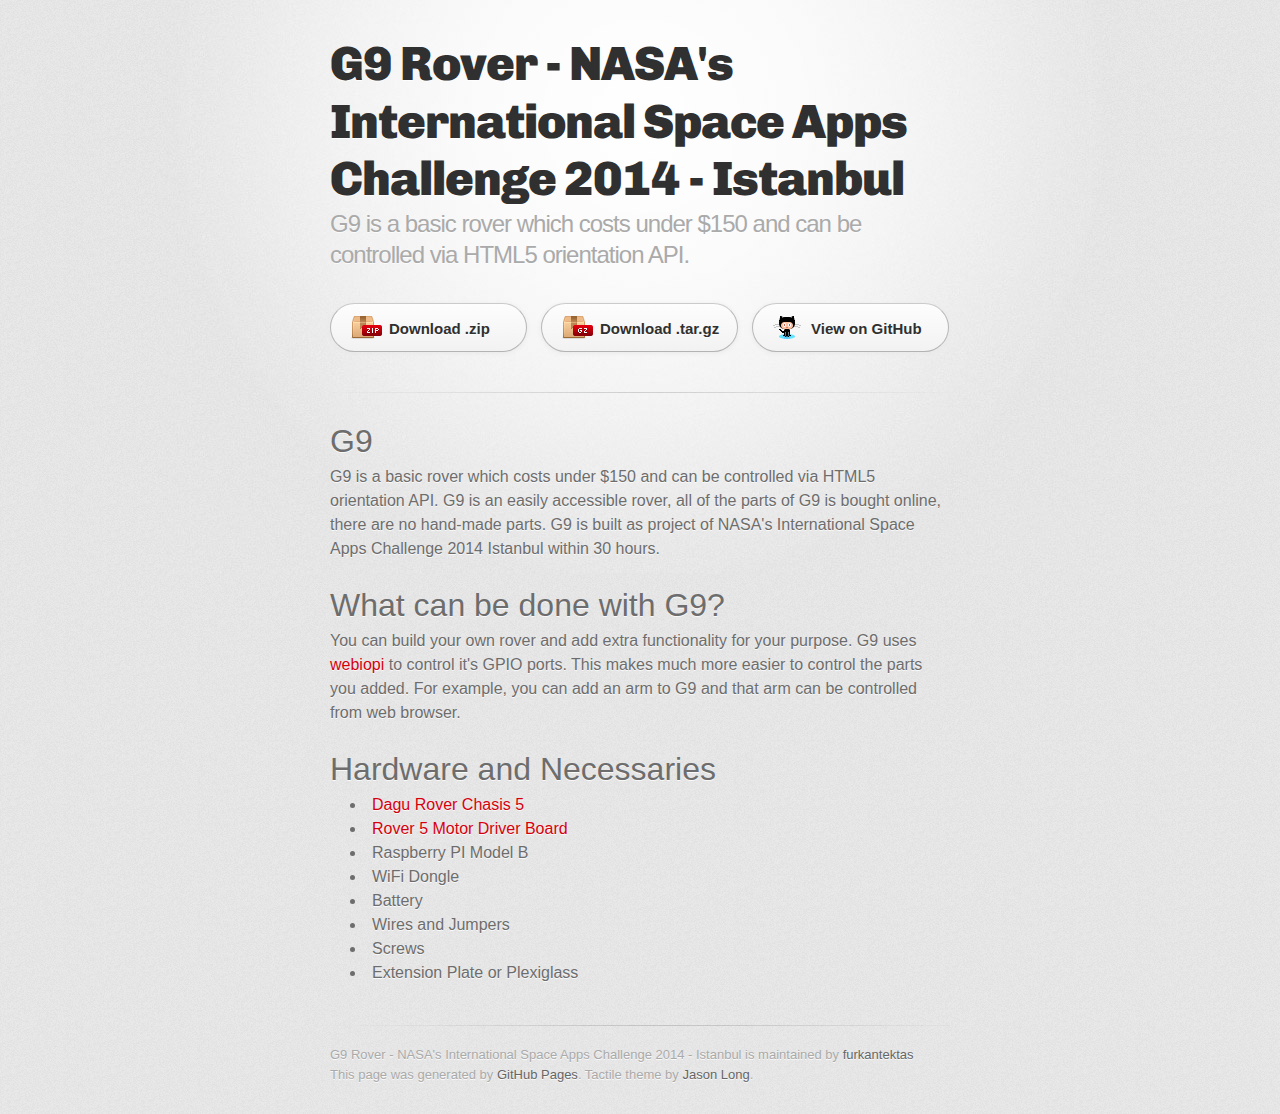
==== index.html @ ededae4d "Create gh-pages branch via GitHub" ====
<!DOCTYPE html>
<html>
  <head>
    <meta charset='utf-8'>
    <meta http-equiv="X-UA-Compatible" content="chrome=1">
    <link href='https://fonts.googleapis.com/css?family=Chivo:900' rel='stylesheet' type='text/css'>
    <link rel="stylesheet" type="text/css" href="stylesheets/stylesheet.css" media="screen" />
    <link rel="stylesheet" type="text/css" href="stylesheets/pygment_trac.css" media="screen" />
    <link rel="stylesheet" type="text/css" href="stylesheets/print.css" media="print" />
    <!--[if lt IE 9]>
    <script src="//html5shiv.googlecode.com/svn/trunk/html5.js"></script>
    <![endif]-->
    <title>G9 Rover - NASA&#39;s International Space Apps Challenge 2014 - Istanbul by furkantektas</title>
  </head>

  <body>
    <div id="container">
      <div class="inner">

        <header>
          <h1>G9 Rover - NASA&#39;s International Space Apps Challenge 2014 - Istanbul</h1>
          <h2>G9 is a basic rover which costs under $150 and can be controlled via HTML5 orientation API.</h2>
        </header>

        <section id="downloads" class="clearfix">
          <a href="https://github.com/furkantektas/g9-rover-space-apps-14/zipball/master" id="download-zip" class="button"><span>Download .zip</span></a>
          <a href="https://github.com/furkantektas/g9-rover-space-apps-14/tarball/master" id="download-tar-gz" class="button"><span>Download .tar.gz</span></a>
          <a href="https://github.com/furkantektas/g9-rover-space-apps-14" id="view-on-github" class="button"><span>View on GitHub</span></a>
        </section>

        <hr>

        <section id="main_content">
          <h1>
<a name="g9" class="anchor" href="#g9"><span class="octicon octicon-link"></span></a>G9</h1>

<p>G9 is a basic rover which costs under $150 and can be controlled via HTML5 orientation API. G9 is an easily accessible rover, all of the parts of G9 is bought online, there are no hand-made parts. G9 is built as project of NASA's International Space Apps Challenge 2014 Istanbul within 30 hours.</p>

<h1>
<a name="what-can-be-done-with-g9" class="anchor" href="#what-can-be-done-with-g9"><span class="octicon octicon-link"></span></a>What can be done with G9?</h1>

<p>You can build your own rover and add extra functionality for your purpose. G9 uses <a href="https://code.google.com/p/webiopi/">webiopi</a> to control it's GPIO ports. This makes much more easier to control the parts you added. For example, you can add an arm to G9 and that arm can be controlled from web browser.</p>

<h1>
<a name="hardware-and-necessaries" class="anchor" href="#hardware-and-necessaries"><span class="octicon octicon-link"></span></a>Hardware and Necessaries</h1>

<ul>
<li><a href="http://www.pololu.com/product/1550">Dagu Rover Chasis 5</a></li>
<li><a href="https://www.sparkfun.com/products/11593">Rover 5 Motor Driver Board</a></li>
<li>Raspberry PI Model B</li>
<li>WiFi Dongle</li>
<li>Battery</li>
<li>Wires and Jumpers</li>
<li>Screws</li>
<li>Extension Plate or Plexiglass </li>
</ul>
        </section>

        <footer>
          G9 Rover - NASA&#39;s International Space Apps Challenge 2014 - Istanbul is maintained by <a href="https://github.com/furkantektas">furkantektas</a><br>
          This page was generated by <a href="http://pages.github.com">GitHub Pages</a>. Tactile theme by <a href="https://twitter.com/jasonlong">Jason Long</a>.
        </footer>

        
      </div>
    </div>
  </body>
</html>
---- stylesheets/stylesheet.css ----
/* http://meyerweb.com/eric/tools/css/reset/ 
   v2.0 | 20110126
   License: none (public domain)
*/
html, body, div, span, applet, object, iframe,
h1, h2, h3, h4, h5, h6, p, blockquote, pre,
a, abbr, acronym, address, big, cite, code,
del, dfn, em, img, ins, kbd, q, s, samp,
small, strike, strong, sub, sup, tt, var,
b, u, i, center,
dl, dt, dd, ol, ul, li,
fieldset, form, label, legend,
table, caption, tbody, tfoot, thead, tr, th, td,
article, aside, canvas, details, embed, 
figure, figcaption, footer, header, hgroup, 
menu, nav, output, ruby, section, summary,
time, mark, audio, video {
	margin: 0;
	padding: 0;
	border: 0;
	font-size: 100%;
	font: inherit;
	vertical-align: baseline;
}
/* HTML5 display-role reset for older browsers */
article, aside, details, figcaption, figure, 
footer, header, hgroup, menu, nav, section {
	display: block;
}
body {
	line-height: 1;
}
ol, ul {
	list-style: none;
}
blockquote, q {
	quotes: none;
}
blockquote:before, blockquote:after,
q:before, q:after {
	content: '';
	content: none;
}
table {
	border-collapse: collapse;
	border-spacing: 0;
}

/* LAYOUT STYLES */
body {
  font-size: 1em;
  line-height: 1.5; 
  background: #e7e7e7 url(../images/body-bg.png) 0 0 repeat;
  font-family: 'Helvetica Neue', Helvetica, Arial, serif;
  text-shadow: 0 1px 0 rgba(255, 255, 255, 0.8);
  color: #6d6d6d;
}

a {
  color: #d5000d;
}
a:hover {
  color: #c5000c;
}

header {
  padding-top: 35px;
  padding-bottom: 25px;
}

header h1 {
  font-family: 'Chivo', 'Helvetica Neue', Helvetica, Arial, serif; font-weight: 900;
  letter-spacing: -1px;
  font-size: 48px;
  color: #303030;
  line-height: 1.2;
}

header h2 {
  letter-spacing: -1px;
  font-size: 24px;
  color: #aaa;
  font-weight: normal;
  line-height: 1.3;
}

#container {
  background: transparent url(../images/highlight-bg.jpg) 50% 0 no-repeat;
  min-height: 595px;
}

.inner {
  width: 620px;
  margin: 0 auto;
}

#container .inner img {
  max-width: 100%;
}

#downloads {
  margin-bottom: 40px;
}

a.button {
  -moz-border-radius: 30px;
  -webkit-border-radius: 30px;                     
  border-radius: 30px;
  border-top: solid 1px #cbcbcb;
  border-left: solid 1px #b7b7b7;
  border-right: solid 1px #b7b7b7;
  border-bottom: solid 1px #b3b3b3;
  color: #303030;
  line-height: 25px;
  font-weight: bold;
  font-size: 15px;
  padding: 12px 8px 12px 8px;
  display: block;
  float: left;
  width: 179px;
  margin-right: 14px;  
  background: #fdfdfd; /* Old browsers */
  background: -moz-linear-gradient(top,  #fdfdfd 0%, #f2f2f2 100%); /* FF3.6+ */
  background: -webkit-gradient(linear, left top, left bottom, color-stop(0%,#fdfdfd), color-stop(100%,#f2f2f2)); /* Chrome,Safari4+ */
  background: -webkit-linear-gradient(top,  #fdfdfd 0%,#f2f2f2 100%); /* Chrome10+,Safari5.1+ */
  background: -o-linear-gradient(top,  #fdfdfd 0%,#f2f2f2 100%); /* Opera 11.10+ */
  background: -ms-linear-gradient(top,  #fdfdfd 0%,#f2f2f2 100%); /* IE10+ */
  background: linear-gradient(top,  #fdfdfd 0%,#f2f2f2 100%); /* W3C */
  filter: progid:DXImageTransform.Microsoft.gradient( startColorstr='#fdfdfd', endColorstr='#f2f2f2',GradientType=0 ); /* IE6-9 */
  -webkit-box-shadow: 10px 10px 5px #888;
  -moz-box-shadow: 10px 10px 5px #888;
  box-shadow: 0px 1px 5px #e8e8e8;
}
a.button:hover {
  border-top: solid 1px #b7b7b7;
  border-left: solid 1px #b3b3b3;
  border-right: solid 1px #b3b3b3;
  border-bottom: solid 1px #b3b3b3;
  background: #fafafa; /* Old browsers */
  background: -moz-linear-gradient(top,  #fdfdfd 0%, #f6f6f6 100%); /* FF3.6+ */
  background: -webkit-gradient(linear, left top, left bottom, color-stop(0%,#fdfdfd), color-stop(100%,#f6f6f6)); /* Chrome,Safari4+ */
  background: -webkit-linear-gradient(top,  #fdfdfd 0%,#f6f6f6 100%); /* Chrome10+,Safari5.1+ */
  background: -o-linear-gradient(top,  #fdfdfd 0%,#f6f6f6 100%); /* Opera 11.10+ */
  background: -ms-linear-gradient(top,  #fdfdfd 0%,#f6f6f6 100%); /* IE10+ */
  background: linear-gradient(top,  #fdfdfd 0%,#f6f6f6, 100%); /* W3C */
  filter: progid:DXImageTransform.Microsoft.gradient( startColorstr='#fdfdfd', endColorstr='#f6f6f6',GradientType=0 ); /* IE6-9 */
}

a.button span {
  padding-left: 50px;
  display: block;
  height: 23px;
}

#download-zip span {
  background: transparent url(../images/zip-icon.png) 12px 50% no-repeat;
}
#download-tar-gz span {
  background: transparent url(../images/tar-gz-icon.png) 12px 50% no-repeat;
}
#view-on-github span {
  background: transparent url(../images/octocat-icon.png) 12px 50% no-repeat;
}
#view-on-github {
  margin-right: 0;
}

code, pre {
  font-family: Monaco, "Bitstream Vera Sans Mono", "Lucida Console", Terminal;
  color: #222;
  margin-bottom: 30px;
  font-size: 14px;
}

code {
  background-color: #f2f2f2;
  border: solid 1px #ddd;
  padding: 0 3px;
}

pre {
  padding: 20px;
  background: #303030;
  color: #f2f2f2;
  text-shadow: none;
  overflow: auto;
}
pre code {
  color: #f2f2f2;
  background-color: #303030;
  border: none;
  padding: 0;
}

ul, ol, dl {
  margin-bottom: 20px;
}


/* COMMON STYLES */

hr {
  height: 1px;
  line-height: 1px;
  margin-top: 1em;
  padding-bottom: 1em;
  border: none;
  background: transparent url('../images/hr.png') 50% 0 no-repeat;
}

strong {
  font-weight: bold;
}

em {
  font-style: italic;
}

table {
  width: 100%;
  border: 1px solid #ebebeb;
}

th {
  font-weight: 500;
}

td {
  border: 1px solid #ebebeb;
  text-align: center; 
  font-weight: 300;
}

form {
  background: #f2f2f2;
  padding: 20px;
  
}


/* GENERAL ELEMENT TYPE STYLES */

h1 {
  font-size: 32px;
} 

h2 {
  font-size: 22px;
  font-weight: bold;
  color: #303030;
  margin-bottom: 8px;
} 

h3 {
  color: #d5000d;
  font-size: 18px;
  font-weight: bold;
  margin-bottom: 8px;
} 
 
h4 {
  font-size: 16px;
  color: #303030;
  font-weight: bold;
} 

h5 {
  font-size: 1em;
  color: #303030;
} 

h6 {
  font-size: .8em;
  color: #303030;
} 

p {
  font-weight: 300;
  margin-bottom: 20px;
}
 
a {
  text-decoration: none;
}

p a {
  font-weight: 400;
}

blockquote {
  font-size: 1.6em;
  border-left: 10px solid #e9e9e9;
  margin-bottom: 20px;
  padding: 0 0 0 30px;
}

ul li {
  list-style: disc inside;
  padding-left: 20px;
}

ol li {
  list-style: decimal inside;
  padding-left: 3px;
}

dl dt {
  color: #303030;
}

footer {
  background: transparent url('../images/hr.png') 0 0 no-repeat;
  margin-top: 40px;
  padding-top: 20px;
  padding-bottom: 30px;
  font-size: 13px;
  color: #aaa;
}

footer a {
  color: #666;
}
footer a:hover {
  color: #444;
}

/* MISC */
.clearfix:after {
  clear: both;
  content: '.';
  display: block;
  visibility: hidden;
  height: 0;
}

.clearfix {display: inline-block;}
* html .clearfix {height: 1%;}
.clearfix {display: block;}

/* #Media Queries
================================================== */

/* Smaller than standard 960 (devices and browsers) */
@media only screen and (max-width: 959px) {}

/* Tablet Portrait size to standard 960 (devices and browsers) */
@media only screen and (min-width: 768px) and (max-width: 959px) {}

/* All Mobile Sizes (devices and browser) */
@media only screen and (max-width: 767px) {
  header {
    padding-top: 10px;
    padding-bottom: 10px;
  }
  #downloads {
    margin-bottom: 25px;
  }
  #download-zip, #download-tar-gz {
    display: none;
  }
  .inner {
    width: 94%;
    margin: 0 auto;
  }
}

/* Mobile Landscape Size to Tablet Portrait (devices and browsers) */
@media only screen and (min-width: 480px) and (max-width: 767px) {}

/* Mobile Portrait Size to Mobile Landscape Size (devices and browsers) */
@media only screen and (max-width: 479px) {}
---- stylesheets/pygment_trac.css ----
.highlight  { background: #ffffff; }
.highlight .c { color: #999988; font-style: italic } /* Comment */
.highlight .err { color: #a61717; background-color: #e3d2d2 } /* Error */
.highlight .k { font-weight: bold } /* Keyword */
.highlight .o { font-weight: bold } /* Operator */
.highlight .cm { color: #999988; font-style: italic } /* Comment.Multiline */
.highlight .cp { color: #999999; font-weight: bold } /* Comment.Preproc */
.highlight .c1 { color: #999988; font-style: italic } /* Comment.Single */
.highlight .cs { color: #999999; font-weight: bold; font-style: italic } /* Comment.Special */
.highlight .gd { color: #000000; background-color: #ffdddd } /* Generic.Deleted */
.highlight .gd .x { color: #000000; background-color: #ffaaaa } /* Generic.Deleted.Specific */
.highlight .ge { font-style: italic } /* Generic.Emph */
.highlight .gr { color: #aa0000 } /* Generic.Error */
.highlight .gh { color: #999999 } /* Generic.Heading */
.highlight .gi { color: #000000; background-color: #ddffdd } /* Generic.Inserted */
.highlight .gi .x { color: #000000; background-color: #aaffaa } /* Generic.Inserted.Specific */
.highlight .go { color: #888888 } /* Generic.Output */
.highlight .gp { color: #555555 } /* Generic.Prompt */
.highlight .gs { font-weight: bold } /* Generic.Strong */
.highlight .gu { color: #800080; font-weight: bold; } /* Generic.Subheading */
.highlight .gt { color: #aa0000 } /* Generic.Traceback */
.highlight .kc { font-weight: bold } /* Keyword.Constant */
.highlight .kd { font-weight: bold } /* Keyword.Declaration */
.highlight .kn { font-weight: bold } /* Keyword.Namespace */
.highlight .kp { font-weight: bold } /* Keyword.Pseudo */
.highlight .kr { font-weight: bold } /* Keyword.Reserved */
.highlight .kt { color: #445588; font-weight: bold } /* Keyword.Type */
.highlight .m { color: #009999 } /* Literal.Number */
.highlight .s { color: #d14 } /* Literal.String */
.highlight .na { color: #008080 } /* Name.Attribute */
.highlight .nb { color: #0086B3 } /* Name.Builtin */
.highlight .nc { color: #445588; font-weight: bold } /* Name.Class */
.highlight .no { color: #008080 } /* Name.Constant */
.highlight .ni { color: #800080 } /* Name.Entity */
.highlight .ne { color: #990000; font-weight: bold } /* Name.Exception */
.highlight .nf { color: #990000; font-weight: bold } /* Name.Function */
.highlight .nn { color: #555555 } /* Name.Namespace */
.highlight .nt { color: #000080 } /* Name.Tag */
.highlight .nv { color: #008080 } /* Name.Variable */
.highlight .ow { font-weight: bold } /* Operator.Word */
.highlight .w { color: #bbbbbb } /* Text.Whitespace */
.highlight .mf { color: #009999 } /* Literal.Number.Float */
.highlight .mh { color: #009999 } /* Literal.Number.Hex */
.highlight .mi { color: #009999 } /* Literal.Number.Integer */
.highlight .mo { color: #009999 } /* Literal.Number.Oct */
.highlight .sb { color: #d14 } /* Literal.String.Backtick */
.highlight .sc { color: #d14 } /* Literal.String.Char */
.highlight .sd { color: #d14 } /* Literal.String.Doc */
.highlight .s2 { color: #d14 } /* Literal.String.Double */
.highlight .se { color: #d14 } /* Literal.String.Escape */
.highlight .sh { color: #d14 } /* Literal.String.Heredoc */
.highlight .si { color: #d14 } /* Literal.String.Interpol */
.highlight .sx { color: #d14 } /* Literal.String.Other */
.highlight .sr { color: #009926 } /* Literal.String.Regex */
.highlight .s1 { color: #d14 } /* Literal.String.Single */
.highlight .ss { color: #990073 } /* Literal.String.Symbol */
.highlight .bp { color: #999999 } /* Name.Builtin.Pseudo */
.highlight .vc { color: #008080 } /* Name.Variable.Class */
.highlight .vg { color: #008080 } /* Name.Variable.Global */
.highlight .vi { color: #008080 } /* Name.Variable.Instance */
.highlight .il { color: #009999 } /* Literal.Number.Integer.Long */

.type-csharp .highlight .k { color: #0000FF }
.type-csharp .highlight .kt { color: #0000FF }
.type-csharp .highlight .nf { color: #000000; font-weight: normal }
.type-csharp .highlight .nc { color: #2B91AF }
.type-csharp .highlight .nn { color: #000000 }
.type-csharp .highlight .s { color: #A31515 }
.type-csharp .highlight .sc { color: #A31515 }
---- stylesheets/print.css ----
html, body, div, span, applet, object, iframe,
h1, h2, h3, h4, h5, h6, p, blockquote, pre,
a, abbr, acronym, address, big, cite, code,
del, dfn, em, img, ins, kbd, q, s, samp,
small, strike, strong, sub, sup, tt, var,
b, u, i, center,
dl, dt, dd, ol, ul, li,
fieldset, form, label, legend,
table, caption, tbody, tfoot, thead, tr, th, td,
article, aside, canvas, details, embed, 
figure, figcaption, footer, header, hgroup, 
menu, nav, output, ruby, section, summary,
time, mark, audio, video {
  margin: 0;
  padding: 0;
  border: 0;
  font-size: 100%;
  font: inherit;
  vertical-align: baseline;
}
/* HTML5 display-role reset for older browsers */
article, aside, details, figcaption, figure, 
footer, header, hgroup, menu, nav, section {
  display: block;
}
body {
  line-height: 1;
}
ol, ul {
  list-style: none;
}
blockquote, q {
  quotes: none;
}
blockquote:before, blockquote:after,
q:before, q:after {
  content: '';
  content: none;
}
table {
  border-collapse: collapse;
  border-spacing: 0;
}
body {
  font-size: 13px;
  line-height: 1.5; 
  font-family: 'Helvetica Neue', Helvetica, Arial, serif;
  color: #000;
}

a {
  color: #d5000d;
  font-weight: bold;
}

header {
  padding-top: 35px;
  padding-bottom: 10px;
}

header h1 {
  font-weight: bold;
  letter-spacing: -1px;
  font-size: 48px;
  color: #303030;
  line-height: 1.2;
}

header h2 {
  letter-spacing: -1px;
  font-size: 24px;
  color: #aaa;
  font-weight: normal;
  line-height: 1.3;
}
#downloads {
  display: none;
}
#main_content {
  padding-top: 20px;
}

code, pre {
  font-family: Monaco, "Bitstream Vera Sans Mono", "Lucida Console", Terminal;
  color: #222;
  margin-bottom: 30px;
  font-size: 12px;
}

code {
  padding: 0 3px;
}

pre {
  border: solid 1px #ddd;
  padding: 20px;
  overflow: auto;
}
pre code {
  padding: 0;
}

ul, ol, dl {
  margin-bottom: 20px;
}


/* COMMON STYLES */

table {
  width: 100%;
  border: 1px solid #ebebeb;
}

th {
  font-weight: 500;
}

td {
  border: 1px solid #ebebeb;
  text-align: center; 
  font-weight: 300;
}

form {
  background: #f2f2f2;
  padding: 20px;
  
}


/* GENERAL ELEMENT TYPE STYLES */

h1 {
  font-size: 2.8em;
} 

h2 {
  font-size: 22px;
  font-weight: bold;
  color: #303030;
  margin-bottom: 8px;
} 

h3 {
  color: #d5000d;
  font-size: 18px;
  font-weight: bold;
  margin-bottom: 8px;
} 
 
h4 {
  font-size: 16px;
  color: #303030;
  font-weight: bold;
} 

h5 {
  font-size: 1em;
  color: #303030;
} 

h6 {
  font-size: .8em;
  color: #303030;
} 

p {
  font-weight: 300;
  margin-bottom: 20px;
}
 
a {
  text-decoration: none;
}

p a {
  font-weight: 400;
}

blockquote {
  font-size: 1.6em;
  border-left: 10px solid #e9e9e9;
  margin-bottom: 20px;
  padding: 0 0 0 30px;
}

ul li {
  list-style: disc inside;
  padding-left: 20px;
}

ol li {
  list-style: decimal inside;
  padding-left: 3px;
}

dl dd {
  font-style: italic;
  font-weight: 100;
}

footer {
  margin-top: 40px;
  padding-top: 20px;
  padding-bottom: 30px;
  font-size: 13px;
  color: #aaa;
}

footer a {
  color: #666;
}

/* MISC */
.clearfix:after {
  clear: both;
  content: '.';
  display: block;
  visibility: hidden;
  height: 0;
}

.clearfix {display: inline-block;}
* html .clearfix {height: 1%;}
.clearfix {display: block;}
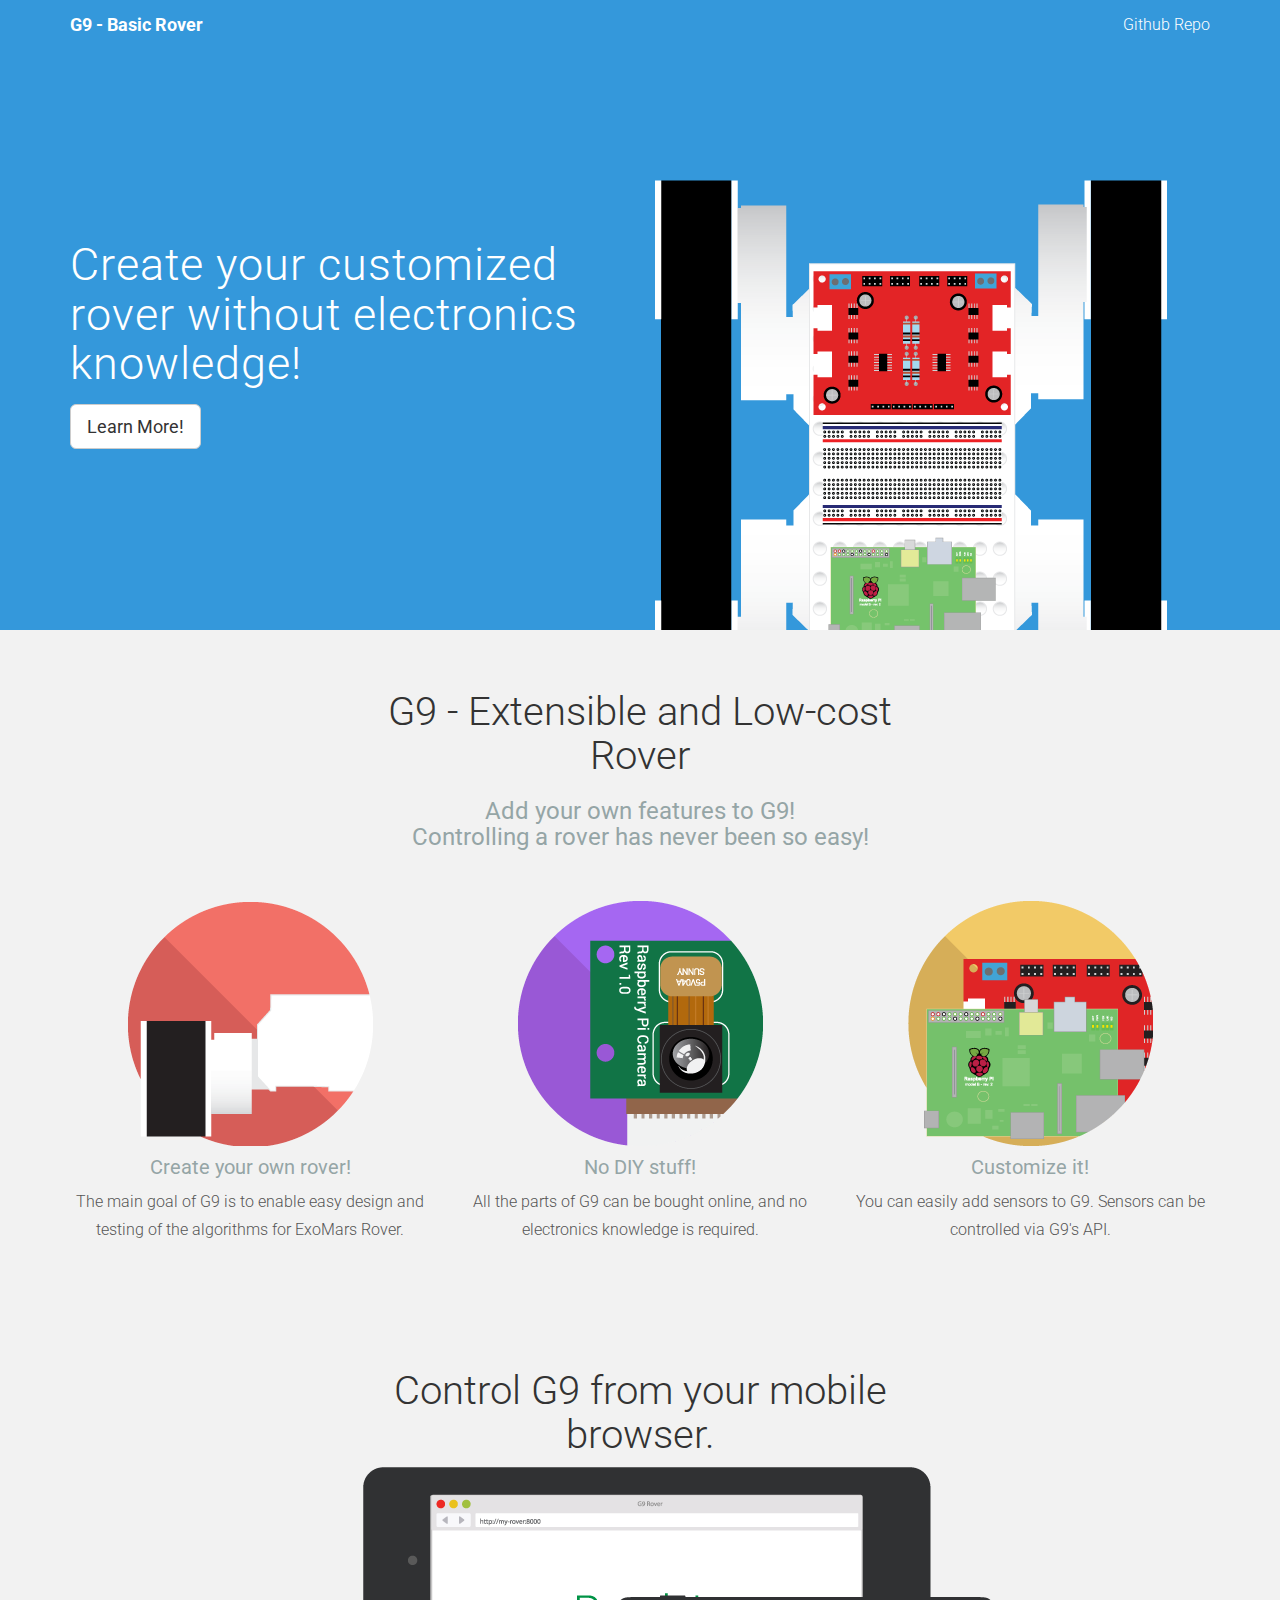
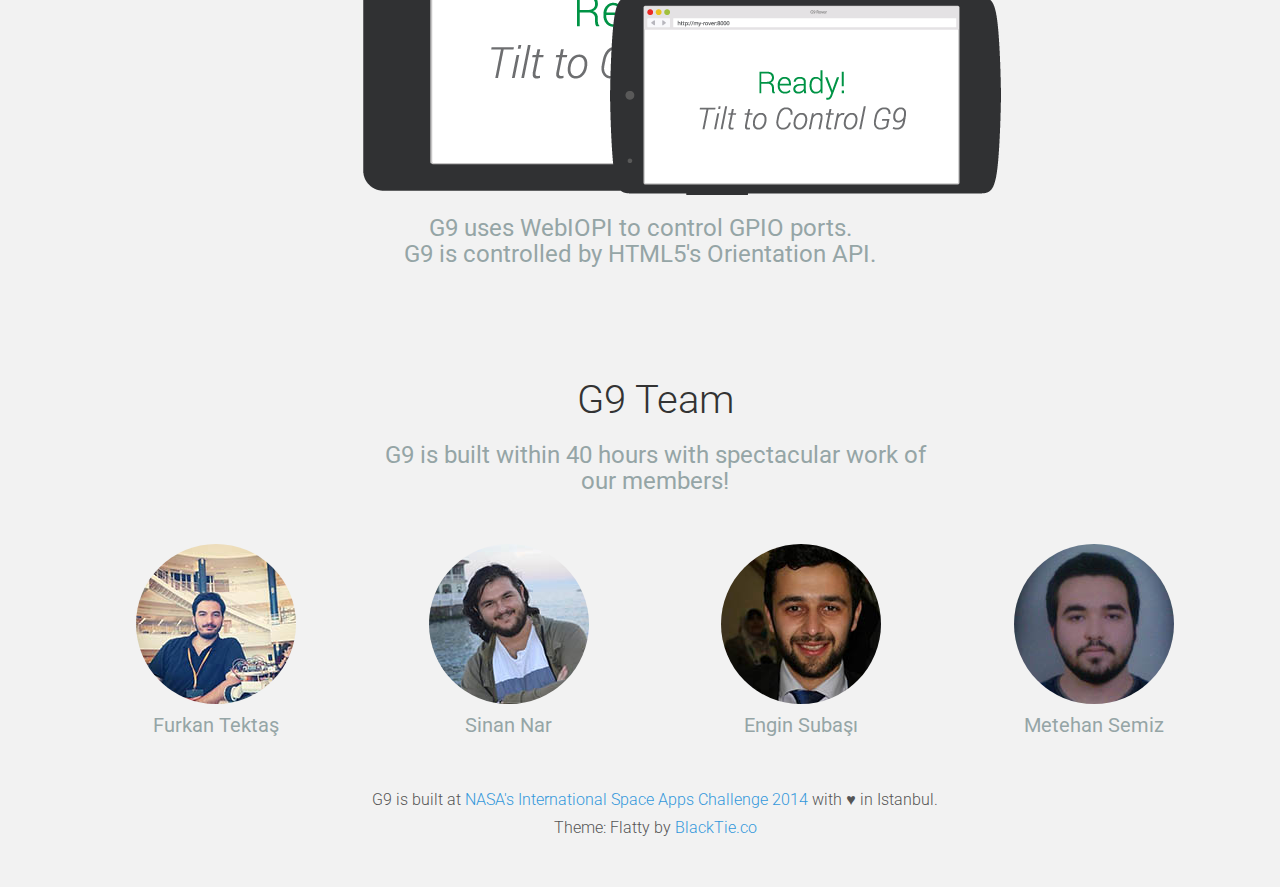
==== commit fda36c96: "Redesign" ====
--- a/index.html
+++ b/index.html
@@ -1,68 +1,148 @@
 <!DOCTYPE html>
-<html>
+<html lang="en">
   <head>
-    <meta charset='utf-8'>
-    <meta http-equiv="X-UA-Compatible" content="chrome=1">
-    <link href='https://fonts.googleapis.com/css?family=Chivo:900' rel='stylesheet' type='text/css'>
-    <link rel="stylesheet" type="text/css" href="stylesheets/stylesheet.css" media="screen" />
-    <link rel="stylesheet" type="text/css" href="stylesheets/pygment_trac.css" media="screen" />
-    <link rel="stylesheet" type="text/css" href="stylesheets/print.css" media="print" />
+    <meta charset="utf-8">
+    <meta http-equiv="X-UA-Compatible" content="IE=edge">
+    <meta name="viewport" content="width=device-width, initial-scale=1.0">
+    <meta name="description" content="">
+    <meta name="author" content="">
+    <link rel="shortcut icon" href="assets/img/favicon.png">
+
+    <title>G9 - Basic/Extensible/Low-cost Rover</title>
+
+    <!-- Bootstrap core CSS -->
+    <link href="assets/css/bootstrap.css" rel="stylesheet">
+
+    <!-- Custom styles for this template -->
+    <link href="assets/css/main.css" rel="stylesheet">
+
+    <!-- Fonts from Google Fonts -->
+	<!-- <link href='http://fonts.googleapis.com/css?family=Lato:300,400,900' rel='stylesheet' type='text/css'> -->
+    <link href='http://fonts.googleapis.com/css?family=Roboto:400,300,900&subset=latin,latin-ext' rel='stylesheet' type='text/css'>
+    <!-- HTML5 shim and Respond.js IE8 support of HTML5 elements and media queries -->
     <!--[if lt IE 9]>
-    <script src="//html5shiv.googlecode.com/svn/trunk/html5.js"></script>
+      <script src="https://oss.maxcdn.com/libs/html5shiv/3.7.0/html5shiv.js"></script>
+      <script src="https://oss.maxcdn.com/libs/respond.js/1.3.0/respond.min.js"></script>
     <![endif]-->
-    <title>G9 Rover - NASA&#39;s International Space Apps Challenge 2014 - Istanbul by furkantektas</title>
   </head>
 
   <body>
-    <div id="container">
-      <div class="inner">
 
-        <header>
-          <h1>G9 Rover - NASA&#39;s International Space Apps Challenge 2014 - Istanbul</h1>
-          <h2>G9 is a basic rover which costs under $150 and can be controlled via HTML5 orientation API.</h2>
-        </header>
-
-        <section id="downloads" class="clearfix">
-          <a href="https://github.com/furkantektas/g9-rover-space-apps-14/zipball/master" id="download-zip" class="button"><span>Download .zip</span></a>
-          <a href="https://github.com/furkantektas/g9-rover-space-apps-14/tarball/master" id="download-tar-gz" class="button"><span>Download .tar.gz</span></a>
-          <a href="https://github.com/furkantektas/g9-rover-space-apps-14" id="view-on-github" class="button"><span>View on GitHub</span></a>
-        </section>
-
-        <hr>
-
-        <section id="main_content">
-          <h1>
-<a name="g9" class="anchor" href="#g9"><span class="octicon octicon-link"></span></a>G9</h1>
-
-<p>G9 is a basic rover which costs under $150 and can be controlled via HTML5 orientation API. G9 is an easily accessible rover, all of the parts of G9 is bought online, there are no hand-made parts. G9 is built as project of NASA's International Space Apps Challenge 2014 Istanbul within 30 hours.</p>
-
-<h1>
-<a name="what-can-be-done-with-g9" class="anchor" href="#what-can-be-done-with-g9"><span class="octicon octicon-link"></span></a>What can be done with G9?</h1>
-
-<p>You can build your own rover and add extra functionality for your purpose. G9 uses <a href="https://code.google.com/p/webiopi/">webiopi</a> to control it's GPIO ports. This makes much more easier to control the parts you added. For example, you can add an arm to G9 and that arm can be controlled from web browser.</p>
-
-<h1>
-<a name="hardware-and-necessaries" class="anchor" href="#hardware-and-necessaries"><span class="octicon octicon-link"></span></a>Hardware and Necessaries</h1>
-
-<ul>
-<li><a href="http://www.pololu.com/product/1550">Dagu Rover Chasis 5</a></li>
-<li><a href="https://www.sparkfun.com/products/11593">Rover 5 Motor Driver Board</a></li>
-<li>Raspberry PI Model B</li>
-<li>WiFi Dongle</li>
-<li>Battery</li>
-<li>Wires and Jumpers</li>
-<li>Screws</li>
-<li>Extension Plate or Plexiglass </li>
-</ul>
-        </section>
-
-        <footer>
-          G9 Rover - NASA&#39;s International Space Apps Challenge 2014 - Istanbul is maintained by <a href="https://github.com/furkantektas">furkantektas</a><br>
-          This page was generated by <a href="http://pages.github.com">GitHub Pages</a>. Tactile theme by <a href="https://twitter.com/jasonlong">Jason Long</a>.
-        </footer>
-
-        
+    <!-- Fixed navbar -->
+    <div class="navbar navbar-default navbar-fixed-top">
+      <div class="container">
+        <div class="navbar-header">
+          <button type="button" class="navbar-toggle" data-toggle="collapse" data-target=".navbar-collapse">
+            <span class="icon-bar"></span>
+            <span class="icon-bar"></span>
+            <span class="icon-bar"></span>
+          </button>
+          <a class="navbar-brand" href="#"><b>G9 - Basic Rover</b></a>
+        </div>
+        <div class="navbar-collapse collapse">
+          <ul class="nav navbar-nav navbar-right">
+            <li><a href="https://github.com/furkantektas/g9-rover-space-apps-14/" target="_blank">Github Repo</a></li>
+          </ul>
+        </div><!--/.nav-collapse -->
       </div>
     </div>
+
+	<div id="headerwrap">
+		<div class="container">
+			<div class="row">
+				<div class="col-lg-6">
+					<h1>Create your customized rover without electronics knowledge! </h1>
+					<a href="http://furkantektas.github.io/g9-rover-space-apps-14/video/index.html" target="_blank" class="btn btn-default btn-lg">Learn More!</a>
+				</div><!-- /col-lg-6 -->
+				<div class="col-lg-6">
+					<img class="img-responsive" src="assets/img/rover-top-flat.png" alt="">
+				</div><!-- /col-lg-6 -->
+				
+			</div><!-- /row -->
+		</div><!-- /container -->
+	</div><!-- /headerwrap -->
+	
+	
+	<div class="container">
+		<div class="row mt centered">
+			<div class="col-lg-6 col-lg-offset-3">
+				<h1>G9 - Extensible and Low-cost Rover</h1>
+				<h3>Add your own features to G9!<br />Controlling a rover has never been so easy!</h3>
+			</div>
+		</div><!-- /row -->
+		
+		<div class="row mt centered">
+			<div class="col-lg-4">
+				<img src="assets/img/create-your-rover.png" width="245" alt="">
+				<h4>Create your own rover!</h4>
+				<p>The main goal of G9 is to enable easy design and testing of the algorithms for ExoMars Rover.</p>
+			</div><!--/col-lg-4 -->
+
+			<div class="col-lg-4">
+				<img src="assets/img/customize-it.png" width="245" alt="">
+				<h4>No DIY stuff!</h4>
+				<p>All the parts of G9 can be bought online, and no electronics knowledge is required.</p>
+
+			</div><!--/col-lg-4 -->
+
+			<div class="col-lg-4">
+				<img src="assets/img/no-diy.png" width="245" alt="">
+				<h4>Customize it!</h4>
+				<p>You can easily add sensors to G9. Sensors can be controlled via G9's API.</p>
+
+			</div><!--/col-lg-4 -->
+		</div><!-- /row -->
+	</div><!-- /container -->
+	
+	<div class="container">
+		<div class="row mt centered">
+			<div class="col-lg-6 col-lg-offset-3">
+				<h1>Control G9 from your mobile browser.</h1>
+				<img src="assets/img/mobile-control.png" width="638" alt="Mobile Control">
+				<h3>G9 uses WebIOPI to control GPIO ports.<br />G9 is controlled by HTML5's Orientation API.</h3>
+			</div>
+		</div><!-- /row -->
+
+	<div class="container">
+		<div class="row mt centered">
+			<div class="col-lg-6 col-lg-offset-3">
+				<h1>G9 Team</h1>
+				<h3>G9 is built within 40 hours with spectacular work of our members!</h3>
+			</div>
+		</div><!-- /row -->
+		
+		<div class="row mt centered">
+			<div class="col-lg-3">
+				<img class="img-circle" src="assets/img/furkantektas.jpeg" width="160" alt="">
+				<h4>Furkan Tektaş</h4>
+			</div><!--/col-lg-4 -->
+
+			<div class="col-lg-3">
+				<img class="img-circle" src="assets/img/sinannar.jpeg" width="160" alt="">
+				<h4>Sinan Nar</h4>
+			</div><!--/col-lg-4 -->
+
+			<div class="col-lg-3">
+				<img class="img-circle" src="assets/img/enginsubasi.jpeg" width="160" alt="">
+				<h4>Engin Subaşı</h4>
+			</div><!--/col-lg-4 -->
+
+			<div class="col-lg-3">
+				<img class="img-circle" src="assets/img/metehansemiz.jpeg" width="160" alt="">
+				<h4>Metehan Semiz</h4>
+			</div><!--/col-lg-4 -->
+		</div><!-- /row -->
+	</div><!-- /container -->
+	
+	<div class="container">
+		<p class="centered">G9 is built at <a href="https://2014.spaceappschallenge.org/project/g9---basic-rover/" target="_blank">NASA's International Space Apps Challenge 2014</a> with ♥ in Istanbul.<br />Theme: Flatty by <a href="http://blacktie.co" rel="external" target="_blank">BlackTie.co</a></p>
+	</div><!-- /container -->
+	
+
+    <!-- Bootstrap core JavaScript
+    ================================================== -->
+    <!-- Placed at the end of the document so the pages load faster -->
+    <script src="https://code.jquery.com/jquery-1.10.2.min.js"></script>
+    <script src="assets/js/bootstrap.min.js"></script>
   </body>
-</html>+</html>
--- a/assets/css/main.css
+++ b/assets/css/main.css
@@ -0,0 +1,152 @@
+/*
+ * Author: Carlos Alvarez
+ * URL: http://alvarez.is
+ *
+ * Project Name: FLATTY - Free Bootstrap 3 Theme
+ * Version: 1.0
+ * URL: http://blacktie.co
+ */
+
+body {
+  background-color: #f2f2f2;
+    font-family: 'Roboto', sans-serif;
+    font-weight: 300;
+    font-size: 16px;
+    color: #555;
+
+    -webkit-font-smoothing: antialiased;
+    -webkit-overflow-scrolling: touch;
+}
+
+/* Titles */
+h1, h2, h3, h4, h5, h6 {
+    font-family: 'Roboto', sans-serif;
+    font-weight: 300;
+    color: #333;
+}
+
+h1 {
+	font-size: 40px;
+}
+
+h3 {
+	color: #95a5a6;
+	font-weight: 400;
+}
+
+h4 {
+	color: #95a5a6;
+	font-weight: 400;
+	font-size: 20px;
+}
+
+/* Paragraph & Typographic */
+p {
+    line-height: 28px;
+    margin-bottom: 25px;
+    font-size: 16px;
+}
+
+.centered {
+    text-align: center;
+}
+
+/* Links */
+a {
+    color: #3498db;
+    word-wrap: break-word;
+
+    -webkit-transition: color 0.1s ease-in, background 0.1s ease-in;
+    -moz-transition: color 0.1s ease-in, background 0.1s ease-in;
+    -ms-transition: color 0.1s ease-in, background 0.1s ease-in;
+    -o-transition: color 0.1s ease-in, background 0.1s ease-in;
+    transition: color 0.1s ease-in, background 0.1s ease-in;
+}
+
+a:hover,
+a:focus {
+    color: #7b7b7b;
+    text-decoration: none;
+    outline: 0;
+}
+
+a:before,
+a:after {
+    -webkit-transition: color 0.1s ease-in, background 0.1s ease-in;
+    -moz-transition: color 0.1s ease-in, background 0.1s ease-in;
+    -ms-transition: color 0.1s ease-in, background 0.1s ease-in;
+    -o-transition: color 0.1s ease-in, background 0.1s ease-in;
+    transition: color 0.1s ease-in, background 0.1s ease-in;
+}
+
+ hr {
+    display: block;
+    height: 1px;
+    border: 0;
+    border-top: 1px solid #ccc;
+    margin: 1em 0;
+    padding: 0;
+}
+
+.navbar-default {
+	background-color: #3498db;
+	border-color: transparent;
+}
+
+.navbar-default .navbar-brand {
+	color: white;
+}
+
+.navbar-default .navbar-nav > li > a {
+	color: white;
+}
+
+/* Helpers */
+
+.mt {
+	margin-top: 40px;
+	margin-bottom: 40px;
+}
+
+.form-control {
+	height: 42px;
+	font-size: 18px;
+	width: 280px;
+}
+
+i {
+	margin: 8px;
+	color: #3498db; 
+}
+
+
+/* HeaderWrap */
+#headerwrap {
+	/* background: url(../img/bg01.jpg) no-repeat center top; */
+	background-color: #3498db;
+	margin-top: -20px;
+	padding-top:200px;
+	background-attachment: relative;
+	background-position: center center;
+	min-height: 650px;
+	width: 100%;
+	
+    -webkit-background-size: 100%;
+    -moz-background-size: 100%;
+    -o-background-size: 100%;
+    background-size: 100%;
+
+    -webkit-background-size: cover;
+    -moz-background-size: cover;
+    -o-background-size: cover;
+    background-size: cover;
+}
+
+#headerwrap h1 {
+	margin-top: 60px;
+	margin-bottom: 15px;
+	color: white;
+	font-size: 45px;
+	font-weight: 300;
+	letter-spacing: 1px;
+}